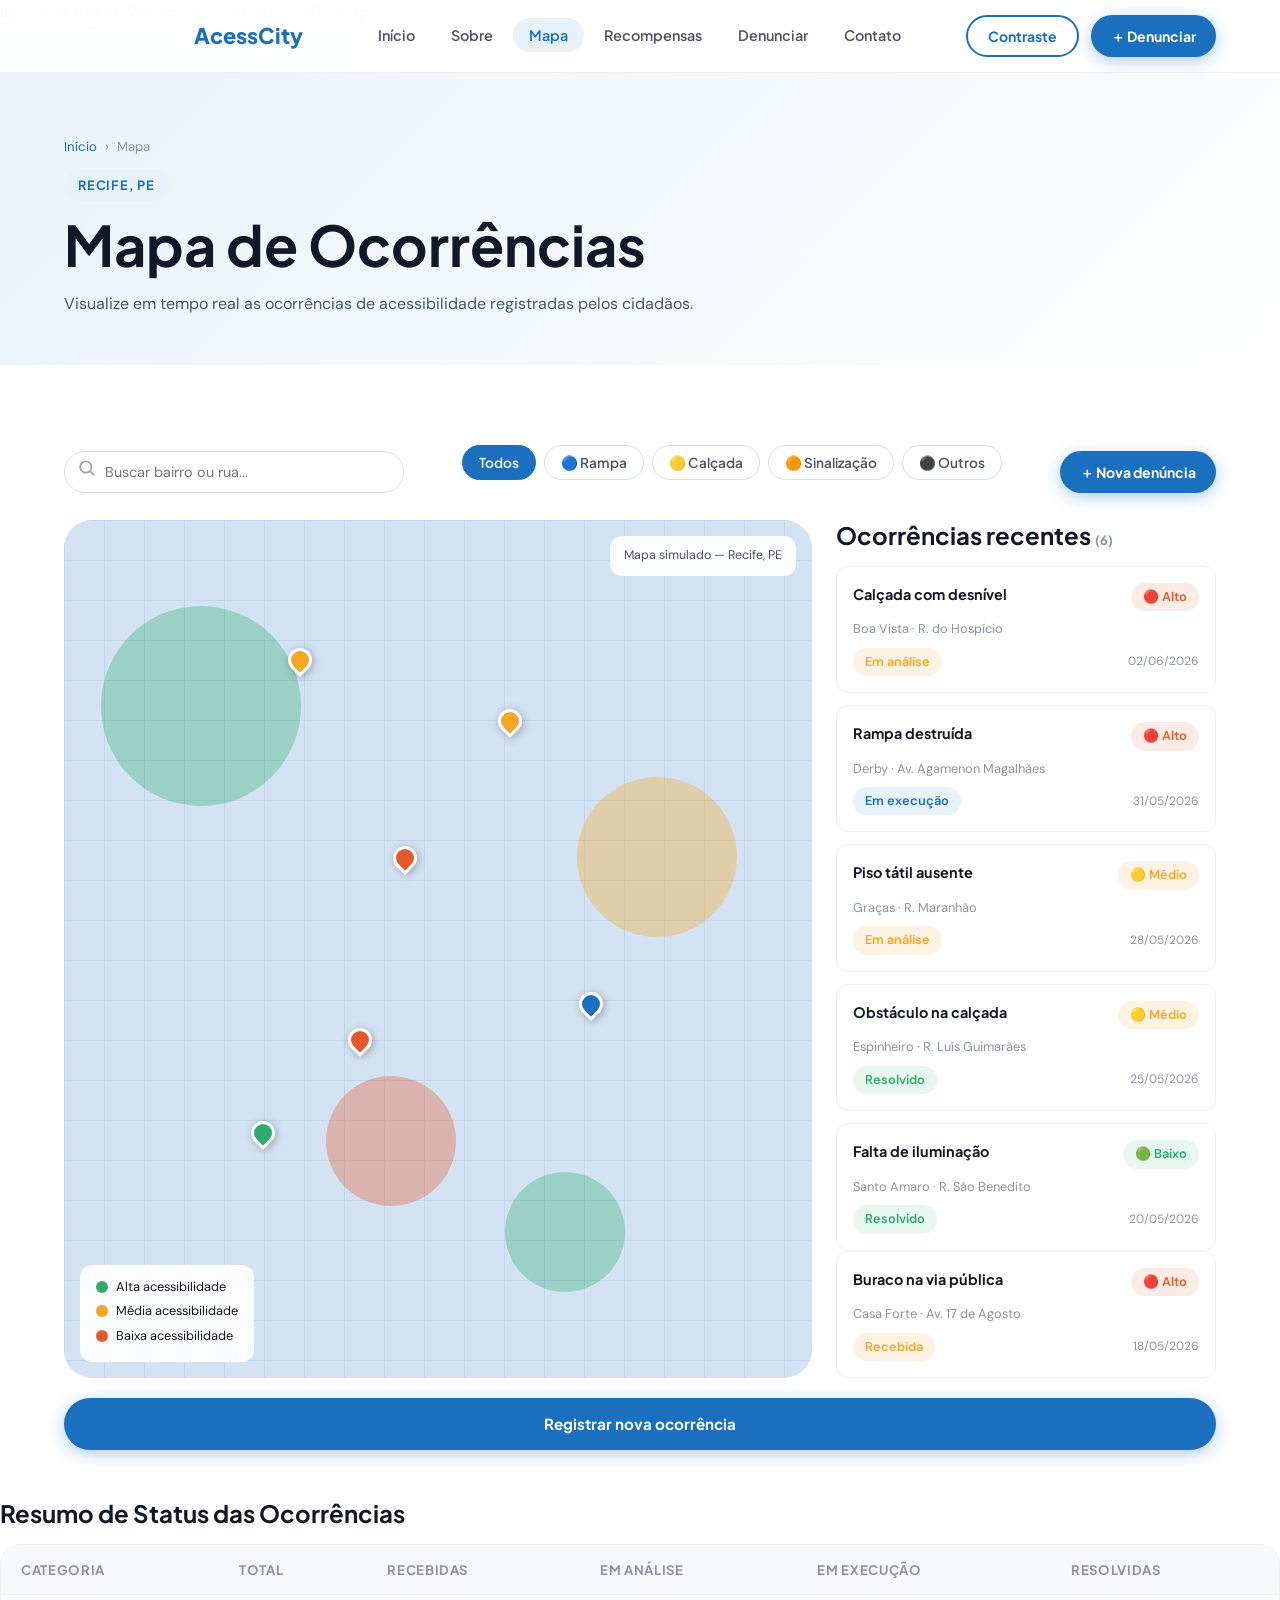
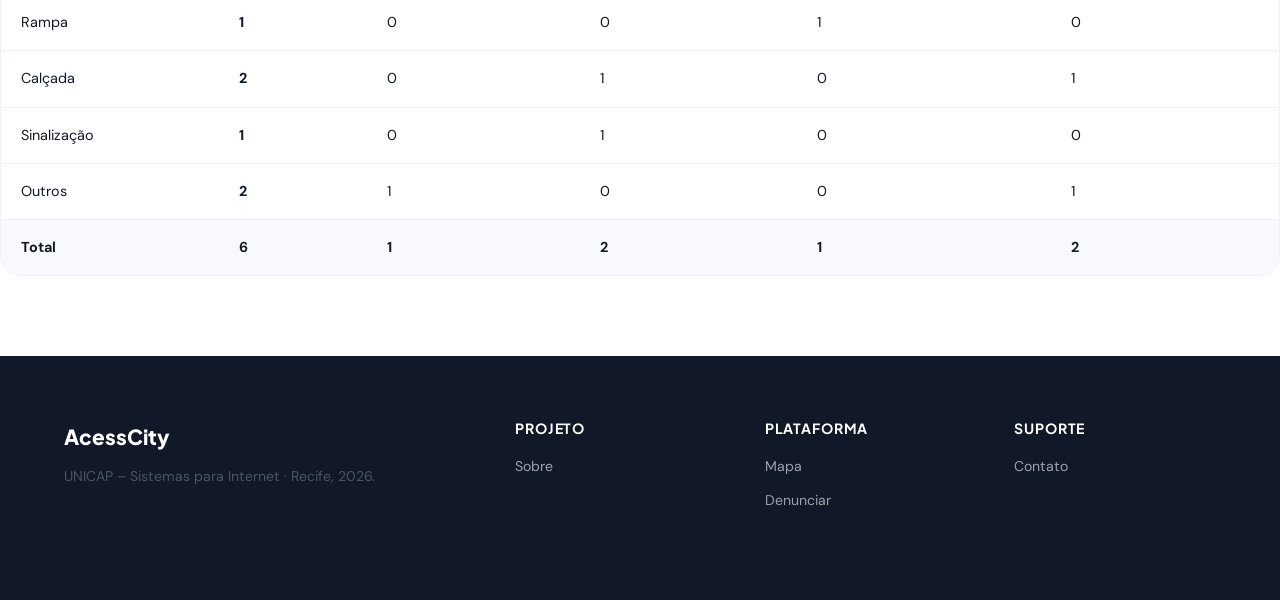
==== mapa.html @ bc9065c1 "Add files via upload" ====
<!DOCTYPE html>
<html lang="pt-BR">
<head>
  <meta charset="UTF-8" />
  <meta name="viewport" content="width=device-width, initial-scale=1.0" />
  <title>Mapa de Ocorrências – AcessCity</title>
  <link rel="stylesheet" href="style.css" />
  <style>
    .mapa-toolbar { display:flex; align-items:center; justify-content:space-between; flex-wrap:wrap; gap:16px; margin-bottom:20px; }
    .search-wrap { position:relative; flex:1; min-width:200px; max-width:340px; }
    .search-wrap input { width:100%; padding:11px 16px 11px 40px; border:1.5px solid var(--cinza-300); border-radius:var(--radius-full); font-size:0.9rem; outline:none; transition:var(--trans); }
    .search-wrap input:focus { border-color:var(--azul-primario); box-shadow:0 0 0 3px rgba(26,111,191,0.12); }
    .search-icon { position:absolute; left:14px; top:50%; transform:translateY(-50%); }
    .oc-img { width:44px; height:44px; border-radius:var(--radius-sm); background:var(--cinza-200); display:flex; align-items:center; justify-content:center; font-size:1.4rem; flex-shrink:0; }
    .oc-card-inner { display:flex; gap:12px; align-items:flex-start; }
    .oc-body { flex:1; min-width:0; }
  </style>
</head>
<body>

<nav class="navbar">
  <div class="container navbar-inner">
    <a href="index.html" class="navbar-logo">
   <div class="logo-icon">
        <img src="imagens/logo.png" alt="Logo AcessCity">
    </div>
    AcessCity<span class="accent"></span>
</a>
    <ul class="navbar-nav">
      <li><a href="index.html">Início</a></li>
      <li><a href="sobre.html">Sobre</a></li>
      <li><a href="mapa.html" class="active">Mapa</a></li>
      <li><a href="recompensas.html">Recompensas</a></li>
      <li><a href="denuncia.html">Denunciar</a></li>
      <li><a href="contato.html">Contato</a></li>
    </ul>
    <div class="navbar-actions">
      <button id="btn-contraste" class="btn btn-secondary btn-sm">Contraste</button>
      <a href="denuncia.html" class="btn btn-primary btn-sm">＋ Denunciar</a>
    </div>
    <button class="navbar-toggle"><span></span><span></span><span></span></button>
  </div>
</nav>
<nav class="mobile-menu">
  <a href="index.html">Início</a><a href="sobre.html">Sobre</a>
  <a href="mapa.html">Mapa</a><a href="recompensas.html">Recompensas</a>
  <a href="denuncia.html">Denunciar</a><a href="contato.html">Contato</a>
</nav>

<main>
<section class="page-hero">
  <div class="container">
    <nav class="breadcrumb"><a href="index.html">Início</a><span>›</span><span>Mapa</span></nav>
    <span class="badge">Recife, PE</span>
    <h1>Mapa de Ocorrências</h1>
    <p>Visualize em tempo real as ocorrências de acessibilidade registradas pelos cidadãos.</p>
  </div>
</section>

<section class="section">
  <div class="container">

    <div class="mapa-toolbar">
      <div class="search-wrap">
        <span class="search-icon"><svg xmlns="http://www.w3.org/2000/svg" width="18" height="18" fill="#a1a3a5" viewBox="0 0 256 256"><path d="M232.49,215.51,185,168a92.12,92.12,0,1,0-17,17l47.53,47.54a12,12,0,0,0,17-17ZM44,112a68,68,0,1,1,68,68A68.07,68.07,0,0,1,44,112Z"></path></svg></path></svg></span>
        <input type="search" id="search-oc" placeholder="Buscar bairro ou rua..." />
      </div>
      <div class="filtros">
        <button class="filtro-btn active" data-filtro="todos">Todos</button>
        <button class="filtro-btn" data-filtro="rampa">🔵 Rampa</button>
        <button class="filtro-btn" data-filtro="calcada">🟡 Calçada</button>
        <button class="filtro-btn" data-filtro="sinalizacao">🟠 Sinalização</button>
        <button class="filtro-btn" data-filtro="outros">⚫ Outros</button>
      </div>
      <a href="denuncia.html" class="btn btn-primary btn-sm">＋ Nova denúncia</a>
    </div>

    <div class="mapa-layout">

      <!-- Mapa simulado -->
      <div class="mapa-container">
        <div class="map-bg"></div>
        <div class="map-zone-large mz1"></div>
        <div class="map-zone-large mz2"></div>
        <div class="map-zone-large mz3"></div>
        <div class="map-zone-large mz4"></div>
        <div class="map-marker marker-laranja" style="top:38%;left:44%" title="Calçada danificada – Boa Vista"></div>
        <div class="map-marker marker-ambar"   style="top:22%;left:58%" title="Rampa destruída – Derby"></div>
        <div class="map-marker marker-laranja" style="bottom:38%;left:38%" title="Obstáculo – Espinheiro"></div>
        <div class="map-marker marker-azul"    style="top:55%;right:28%" title="Sinalização ausente – Graças"></div>
        <div class="map-marker marker-verde"   style="top:70%;left:25%" title="Resolvido – Santo Amaro"></div>
        <div class="map-marker marker-ambar"   style="top:15%;left:30%" title="Buraco – Casa Forte"></div>
        <div class="mapa-legenda">
          <div class="legenda-item"><div class="legenda-dot" style="background:var(--verde)"></div><span>Alta acessibilidade</span></div>
          <div class="legenda-item"><div class="legenda-dot" style="background:var(--ambar)"></div><span>Média acessibilidade</span></div>
          <div class="legenda-item"><div class="legenda-dot" style="background:var(--laranja)"></div><span>Baixa acessibilidade</span></div>
        </div>
        <div style="position:absolute;top:16px;right:16px;background:rgba(255,255,255,0.92);backdrop-filter:blur(8px);border-radius:var(--radius-md);padding:10px 14px;font-size:0.78rem;color:var(--cinza-700)">Mapa simulado — Recife, PE</div>
      </div>

      <!-- Lista de ocorrências -->
      <div>
        <h3 style="margin-bottom:16px">Ocorrências recentes <span style="font-size:0.8rem;color:var(--cinza-500)">(6)</span></h3>
        <div class="ocorrencias-list" id="lista-ocorrencias">

          <article class="ocorrencia-card" data-categoria="calcada">
            <div class="oc-card-inner">
              <div class="oc-body">
                <div class="oc-header"><span class="oc-titulo">Calçada com desnível</span><span class="status-badge status-laranja">🔴 Alto</span></div>
                <div class="oc-local">Boa Vista · R. do Hospício</div>
                <div class="oc-footer"><span class="status-badge status-ambar">Em análise</span><span class="oc-data">02/06/2026</span></div>
              </div>
            </div>
          </article>

          <article class="ocorrencia-card" data-categoria="rampa">
            <div class="oc-card-inner">
              <div class="oc-body">
                <div class="oc-header"><span class="oc-titulo">Rampa destruída</span><span class="status-badge status-laranja">🔴 Alto</span></div>
                <div class="oc-local">Derby · Av. Agamenon Magalhães</div>
                <div class="oc-footer"><span class="status-badge status-azul">Em execução</span><span class="oc-data">31/05/2026</span></div>
              </div>
            </div>
          </article>

          <article class="ocorrencia-card" data-categoria="sinalizacao">
            <div class="oc-card-inner">
              <div class="oc-body">
                <div class="oc-header"><span class="oc-titulo">Piso tátil ausente</span><span class="status-badge status-ambar">🟡 Médio</span></div>
                <div class="oc-local">Graças · R. Maranhão</div>
                <div class="oc-footer"><span class="status-badge status-ambar"> Em análise</span><span class="oc-data">28/05/2026</span></div>
              </div>
            </div>
          </article>

          <article class="ocorrencia-card" data-categoria="calcada">
            <div class="oc-card-inner">
              <div class="oc-body">
                <div class="oc-header"><span class="oc-titulo">Obstáculo na calçada</span><span class="status-badge status-ambar">🟡 Médio</span></div>
                <div class="oc-local">Espinheiro · R. Luís Guimarães</div>
                <div class="oc-footer"><span class="status-badge status-verde">Resolvido</span><span class="oc-data">25/05/2026</span></div>
              </div>
            </div>
          </article>

          <article class="ocorrencia-card" data-categoria="outros">
            <div class="oc-card-inner"></div>
              <div class="oc-body">
                <div class="oc-header"><span class="oc-titulo">Falta de iluminação</span><span class="status-badge status-verde">🟢 Baixo</span></div>
                <div class="oc-local">Santo Amaro · R. São Benedito</div>
                <div class="oc-footer"><span class="status-badge status-verde">Resolvido</span><span class="oc-data">20/05/2026</span></div>
              </div>
            </div>
          </article>

          <article class="ocorrencia-card" data-categoria="outros">
            <div class="oc-card-inner"></div>
              <div class="oc-body">
                <div class="oc-header"><span class="oc-titulo">Buraco na via pública</span><span class="status-badge status-laranja">🔴 Alto</span></div>
                <div class="oc-local">Casa Forte · Av. 17 de Agosto</div>
                <div class="oc-footer"><span class="status-badge status-ambar">Recebida</span><span class="oc-data">18/05/2026</span></div>
              </div>
            </div>
          </article>

        </div>
        <div style="margin-top:20px">
          <a href="denuncia.html" class="btn btn-primary" style="width:100%;justify-content:center">Registrar nova ocorrência</a>
        </div>
      </div>
    </div>

    <!-- Tabela de status -->
    <div style="margin-top:48px">
      <h3 style="margin-bottom:16px">Resumo de Status das Ocorrências</h3>
      <div class="ranking-table-wrapper">
        <table class="ranking-table">
          <thead><tr><th>Categoria</th><th>Total</th><th>Recebidas</th><th>Em Análise</th><th>Em Execução</th><th>Resolvidas</th></tr></thead>
          <tbody>
            <tr><td>Rampa</td><td><strong>1</strong></td><td>0</td><td>0</td><td>1</td><td>0</td></tr>
            <tr><td>Calçada</td><td><strong>2</strong></td><td>0</td><td>1</td><td>0</td><td>1</td></tr>
            <tr><td>Sinalização</td><td><strong>1</strong></td><td>0</td><td>1</td><td>0</td><td>0</td></tr>
            <tr><td>Outros</td><td><strong>2</strong></td><td>1</td><td>0</td><td>0</td><td>1</td></tr>
            <tr style="background:var(--cinza-100);font-weight:700"><td>Total</td><td>6</td><td>1</td><td>2</td><td>1</td><td>2</td></tr>
          </tbody>
        </table>
      </div>
    </div>

  </div>
</section>
</main>

<footer class="footer">
  <div class="container">
    <div class="footer-grid">
      <div class="footer-brand"><div class="footer-logo">
    AcessCity
      </div><p>UNICAP – Sistemas para Internet · Recife, 2026.</p></div>
      <nav class="footer-col"><h5>Projeto</h5><ul><li><a href="sobre.html">Sobre</a></li></ul></nav>
      <nav class="footer-col"><h5>Plataforma</h5><ul><li><a href="mapa.html">Mapa</a></li><li><a href="denuncia.html">Denunciar</a></li></ul></nav>
      <nav class="footer-col"><h5>Suporte</h5><ul><li><a href="contato.html">Contato</a></li></ul></nav>
    </div>
  </div>
</footer>
<button class="scroll-top">↑</button>
<script src="script.js"></script>
<script>
  document.getElementById('search-oc')?.addEventListener('input', function () {
    const q = this.value.toLowerCase();
    document.querySelectorAll('.ocorrencia-card').forEach(card => {
      card.style.display = card.textContent.toLowerCase().includes(q) ? 'block' : 'none';
    });
  });
</script>
</body>
</html>
---- style.css ----
/* AcessCity */

@import url('https://fonts.googleapis.com/css2?family=Plus+Jakarta+Sans:wght@400;500;600;700;800&family=DM+Sans:wght@400;500;600&display=swap');

:root {
  --azul-primario: #1A6FBF;
  --azul-escuro: #0D4F8C;
  --azul-claro: #3B8FD9;
  --azul-suave: #E8F2FB;
  --verde: #2EAB6F;
  --verde-claro: #E8F7F0;
  --ambar: #F5A623;
  --ambar-claro: #FEF3E2;
  --laranja: #E55A2B;
  --laranja-claro: #FDECE6;
  --vermelho: #D63B3B;
  --branco: #FFFFFF;
  --cinza-100: #F7F9FC;
  --cinza-200: #EEF1F6;
  --cinza-300: #D8DDE7;
  --cinza-500: #8A94A6;
  --cinza-700: #4A5568;
  --preto: #111827;
  --fonte-titulo: 'Plus Jakarta Sans', sans-serif;
  --fonte-corpo: 'DM Sans', sans-serif;
  --sombra-sm: 0 2px 8px rgba(26,111,191,0.08);
  --sombra-md: 0 4px 20px rgba(26,111,191,0.12);
  --sombra-lg: 0 8px 40px rgba(26,111,191,0.16);
  --radius-sm: 8px;
  --radius-md: 12px;
  --radius-lg: 20px;
  --radius-xl: 28px;
  --radius-full: 9999px;
  --trans: 0.25s cubic-bezier(0.4,0,0.2,1);
}

*, *::before, *::after { margin: 0; padding: 0; box-sizing: border-box; }
html { scroll-behavior: smooth; font-size: 16px; }
body { font-family: var(--fonte-corpo); color: var(--preto); background: var(--branco); line-height: 1.6; overflow-x: hidden; }
a { text-decoration: none; color: inherit; }
ul, ol { list-style: none; }
img { max-width: 100%; display: block; }
button { cursor: pointer; font-family: inherit; border: none; background: none; }
input, textarea, select { font-family: inherit; }

.container { width: 100%; max-width: 1200px; margin: 0 auto; padding: 0 24px; }
.section { padding: 80px 0; }
.text-center { text-align: center; }

h1,h2,h3,h4,h5 { font-family: var(--fonte-titulo); font-weight: 700; line-height: 1.25; }
h1 { font-size: clamp(2rem, 5vw, 3.5rem); }
h2 { font-size: clamp(1.5rem, 3vw, 2.25rem); }
h3 { font-size: clamp(1.1rem, 2vw, 1.5rem); }
p { font-size: 1rem; color: var(--cinza-700); }

.badge {
  display: inline-flex; align-items: center; gap: 6px;
  padding: 6px 14px;
  background: var(--azul-suave); color: var(--azul-primario);
  font-family: var(--fonte-titulo); font-size: 0.8rem; font-weight: 700;
  border-radius: var(--radius-full);
  text-transform: uppercase; letter-spacing: 0.06em;
}

/* ── BOTÕES ── */
.btn {
  display: inline-flex; align-items: center; justify-content: center; gap: 8px;
  padding: 14px 28px;
  font-family: var(--fonte-titulo); font-size: 0.95rem; font-weight: 700;
  border-radius: var(--radius-full);
  transition: var(--trans);
  position: relative; overflow: hidden;
}
.btn:active { transform: scale(0.97); }

.btn-primary { background: var(--azul-primario); color: var(--branco); box-shadow: 0 4px 16px rgba(26,111,191,0.35); }
.btn-primary:hover { background: var(--azul-escuro); box-shadow: 0 6px 24px rgba(26,111,191,0.45); transform: translateY(-2px); }
.btn-secondary { background: var(--branco); color: var(--azul-primario); border: 2px solid var(--azul-primario); }
.btn-secondary:hover { background: var(--azul-suave); transform: translateY(-2px); }
.btn-white { background: var(--branco); color: var(--azul-primario); box-shadow: var(--sombra-md); }
.btn-white:hover { background: var(--azul-suave); transform: translateY(-2px); }
.btn-sm { padding: 10px 20px; font-size: 0.875rem; }
.btn-lg { padding: 18px 36px; font-size: 1.05rem; }

/* ── CARDS ── */
.card {
  background: var(--branco); border-radius: var(--radius-lg);
  border: 1.5px solid var(--cinza-200); box-shadow: var(--sombra-sm);
  padding: 28px; transition: var(--trans);
}
.card:hover { border-color: var(--azul-claro); box-shadow: var(--sombra-md); transform: translateY(-4px); }

/* ── STATUS BADGES ── */
.status-badge { display: inline-flex; align-items: center; gap: 6px; padding: 4px 12px; border-radius: var(--radius-full); font-size: 0.8rem; font-weight: 600; }
.status-verde { background: var(--verde-claro); color: var(--verde); }
.status-ambar { background: var(--ambar-claro); color: var(--ambar); }
.status-laranja { background: var(--laranja-claro); color: var(--laranja); }
.status-azul { background: var(--azul-suave); color: var(--azul-primario); }

/* ── PROGRESS BAR ── */
.progress-bar { height: 8px; background: var(--cinza-200); border-radius: var(--radius-full); overflow: hidden; }
.progress-fill { height: 100%; background: var(--azul-primario); border-radius: var(--radius-full); transition: width 1s ease; }
.progress-fill-verde { background: var(--verde); }
.progress-fill-ambar { background: var(--ambar); }

.section-heading { margin-bottom: 48px; }
.section-heading h2 { margin: 8px 0 16px; }
.section-heading p { font-size: 1.05rem; max-width: 600px; }
.section-heading.text-center p { margin: 0 auto; }

.divider { height: 2px; background: var(--cinza-200); border-radius: var(--radius-full); margin: 32px 0; }

/* ── NAVBAR ── */
.navbar {
  position: fixed; top: 0; left: 0; right: 0; z-index: 1000;
  background: rgba(255,255,255,0.95); backdrop-filter: blur(12px);
  border-bottom: 1.5px solid var(--cinza-200); transition: var(--trans);
}
.navbar.scrolled { box-shadow: var(--sombra-md); }
.navbar-inner { display: flex; align-items: center; justify-content: space-between; height: 72px; }
.navbar-logo { display: flex; align-items: center; gap: 10px; font-family: var(--fonte-titulo); font-size: 1.35rem; font-weight: 800; color: var(--azul-primario); }
.navbar-logo .logo-icon { width: 120px; height: 120px; background: none; border-radius: 0; display: flex; align-items: center; justify-content: center; color: var(--branco); font-size: 1.1rem; }
.navbar-nav { display: flex; align-items: center; gap: 4px; }
.navbar-nav a { padding: 8px 16px; font-family: var(--fonte-titulo); font-size: 0.9rem; font-weight: 600; color: var(--cinza-700); border-radius: var(--radius-full); transition: var(--trans); }
.navbar-nav a:hover, .navbar-nav a.active { background: var(--azul-suave); color: var(--azul-primario); }
.navbar-actions { display: flex; align-items: center; gap: 12px; }
.navbar-toggle { display: none; flex-direction: column; gap: 5px; padding: 8px; cursor: pointer; }
.navbar-toggle span { width: 24px; height: 2px; background: var(--cinza-700); border-radius: 2px; transition: var(--trans); }

/* ── HERO ── */
.hero {
  padding-top: 130px; padding-bottom: 80px;
  background: linear-gradient(135deg, var(--azul-suave) 0%, var(--branco) 60%);
  position: relative; overflow: hidden;
}
.hero-grid { display: grid; grid-template-columns: 1fr 1fr; gap: 64px; align-items: center; }
.hero-content .badge { margin-bottom: 20px; }
.hero-content h1 { margin-bottom: 20px; }
.hero-content h1 .highlight { color: var(--azul-primario); }
.hero-content p { font-size: 1.1rem; line-height: 1.75; margin-bottom: 36px; }
.hero-actions { display: flex; gap: 14px; flex-wrap: wrap; }
.hero-stats { display: flex; gap: 28px; margin-top: 48px; }
.hero-stat .number { font-family: var(--fonte-titulo); font-size: 1.75rem; font-weight: 800; color: var(--azul-primario); }
.hero-stat .label { font-size: 0.82rem; color: var(--cinza-500); font-weight: 500; }
.hero-visual { display: flex; justify-content: center; position: relative; }

/* ── PHONE MOCKUP ── */
.phone-mockup { width: 280px; background: var(--preto); border-radius: 40px; padding: 12px; box-shadow: 0 30px 80px rgba(0,0,0,0.3); }
.phone-screen { background: var(--cinza-100); border-radius: 30px; overflow: hidden; height: 560px; }
.phone-notch { width: 80px; height: 20px; background: var(--preto); border-radius: 0 0 14px 14px; margin: 0 auto; }
.app-screen { height: 100%; display: flex; flex-direction: column; }
.app-topbar { background: var(--azul-primario); padding: 10px 14px; color: var(--branco); }
.app-topbar-row { display: flex; justify-content: space-between; align-items: center; font-size: 0.7rem; }
.app-topbar .city { font-family: var(--fonte-titulo); font-weight: 700; font-size: 0.85rem; }
.app-points { background: rgba(255,255,255,0.2); border-radius: var(--radius-full); padding: 2px 8px; font-size: 0.7rem; font-weight: 700; }
.app-map { flex: 1; background: #e8eff8; position: relative; overflow: hidden; }
.map-grid { position: absolute; inset: 0; background-image: linear-gradient(rgba(200,215,235,0.5) 1px, transparent 1px), linear-gradient(90deg, rgba(200,215,235,0.5) 1px, transparent 1px); background-size: 28px 28px; }
.map-zone { position: absolute; border-radius: 50%; opacity: 0.5; }
.zone-verde { background: var(--verde); width: 80px; height: 80px; top: 20%; left: 10%; }
.zone-ambar { background: var(--ambar); width: 60px; height: 60px; top: 40%; right: 20%; }
.zone-laranja { background: var(--laranja); width: 50px; height: 50px; bottom: 30%; left: 40%; }
.map-pin { position: absolute; top: 50%; left: 50%; transform: translate(-50%,-50%) rotate(-45deg); width: 20px; height: 20px; background: var(--azul-primario); border-radius: 50% 50% 50% 0; border: 3px solid var(--branco); box-shadow: 0 2px 8px rgba(0,0,0,0.3); }
.app-bottom { background: var(--branco); padding: 12px 14px; border-top: 1px solid var(--cinza-200); }
.report-btn-mini { width: 100%; background: var(--azul-primario); color: var(--branco); border-radius: var(--radius-full); padding: 10px; font-family: var(--fonte-titulo); font-size: 0.8rem; font-weight: 700; text-align: center; display: flex; align-items: center; justify-content: center; gap: 6px; }

.float-badge { position: absolute; background: var(--branco); border-radius: var(--radius-md); padding: 10px 14px; box-shadow: var(--sombra-md); font-size: 0.78rem; font-weight: 600; display: flex; align-items: center; gap: 8px; white-space: nowrap; animation: float 3s ease-in-out infinite; }
.float-badge-1 { top: 60px; right: -120px; }
.float-badge-2 { bottom: 140px; left: -130px; animation-delay: 1s; }
.float-badge-3 { top: 200px; right: -110px; animation-delay: 2s; }
@keyframes float { 0%,100% { transform: translateY(0); } 50% { transform: translateY(-8px); } }

/* ── FEATURES GRID ── */
.features-grid { display: grid; grid-template-columns: repeat(3, 1fr); gap: 24px; margin-top: 48px; }
.feature-card { background: var(--branco); border-radius: var(--radius-lg); padding: 28px; border: 1.5px solid var(--cinza-200); transition: var(--trans); position: relative; overflow: hidden; }
.feature-card::before { content: ''; position: absolute; top: 0; left: 0; right: 0; height: 3px; background: var(--azul-primario); transform: scaleX(0); transition: var(--trans); transform-origin: left; }
.feature-card:hover { border-color: var(--azul-claro); box-shadow: var(--sombra-md); transform: translateY(-4px); }
.feature-card:hover::before { transform: scaleX(1); }
.feature-icon { width: 52px; height: 52px; background: var(--azul-suave); border-radius: var(--radius-md); display: flex; align-items: center; justify-content: center; font-size: 1.5rem; margin-bottom: 16px; }
.feature-icon.verde { background: var(--verde-claro); }
.feature-icon.ambar { background: var(--ambar-claro); }
.feature-icon.laranja { background: var(--laranja-claro); }
.feature-card h4 { margin-bottom: 8px; font-family: var(--fonte-titulo); }
.feature-card p { font-size: 0.9rem; }

/* ── MAPA ── */
.mapa-layout { display: grid; grid-template-columns: 1fr 380px; gap: 24px; }
.mapa-container { background: #d4e3f4; border-radius: var(--radius-xl); min-height: 500px; position: relative; overflow: hidden; }
.map-bg { position: absolute; inset: 0; background-image: linear-gradient(rgba(180,205,230,0.6) 1px, transparent 1px), linear-gradient(90deg, rgba(180,205,230,0.6) 1px, transparent 1px); background-size: 40px 40px; }
.map-zone-large { position: absolute; border-radius: 50%; opacity: 0.35; }
.mz1 { background: var(--verde); width: 200px; height: 200px; top: 10%; left: 5%; }
.mz2 { background: var(--ambar); width: 160px; height: 160px; top: 30%; right: 10%; }
.mz3 { background: var(--laranja); width: 130px; height: 130px; bottom: 20%; left: 35%; }
.mz4 { background: var(--verde); width: 120px; height: 120px; bottom: 10%; right: 25%; }
.map-marker { position: absolute; width: 24px; height: 24px; border-radius: 50% 50% 50% 0; transform: rotate(-45deg); border: 3px solid var(--branco); box-shadow: 0 2px 8px rgba(0,0,0,0.3); cursor: pointer; transition: var(--trans); }
.map-marker:hover { transform: rotate(-45deg) scale(1.3); }
.marker-azul { background: var(--azul-primario); }
.marker-ambar { background: var(--ambar); }
.marker-laranja { background: var(--laranja); }
.marker-verde { background: var(--verde); }
.mapa-legenda { position: absolute; bottom: 16px; left: 16px; background: rgba(255,255,255,0.9); backdrop-filter: blur(8px); border-radius: var(--radius-md); padding: 12px 16px; }
.legenda-item { display: flex; align-items: center; gap: 8px; font-size: 0.8rem; margin-bottom: 4px; }
.legenda-dot { width: 12px; height: 12px; border-radius: 50%; }

/* ── OCORRÊNCIAS ── */
.ocorrencias-list { display: flex; flex-direction: column; gap: 12px; }
.ocorrencia-card { background: var(--branco); border-radius: var(--radius-md); border: 1.5px solid var(--cinza-200); padding: 16px; transition: var(--trans); cursor: pointer; }
.ocorrencia-card:hover { border-color: var(--azul-claro); box-shadow: var(--sombra-sm); }
.oc-header { display: flex; justify-content: space-between; align-items: flex-start; margin-bottom: 8px; }
.oc-titulo { font-family: var(--fonte-titulo); font-size: 0.9rem; font-weight: 700; }
.oc-local { font-size: 0.8rem; color: var(--cinza-500); margin-bottom: 8px; }
.oc-footer { display: flex; justify-content: space-between; align-items: center; }
.oc-data { font-size: 0.75rem; color: var(--cinza-500); }
.oc-img { width: 44px; height: 44px; border-radius: var(--radius-sm); background: var(--cinza-200); display: flex; align-items: center; justify-content: center; font-size: 1.4rem; flex-shrink: 0; }
.oc-card-inner { display: flex; gap: 12px; align-items: flex-start; }
.oc-body { flex: 1; min-width: 0; }

/* ── FILTROS ── */
.filtros { display: flex; gap: 8px; flex-wrap: wrap; margin-bottom: 20px; }
.filtro-btn { padding: 8px 16px; border-radius: var(--radius-full); border: 1.5px solid var(--cinza-300); font-size: 0.85rem; font-weight: 600; font-family: var(--fonte-titulo); color: var(--cinza-700); background: var(--branco); transition: var(--trans); cursor: pointer; }
.filtro-btn.active, .filtro-btn:hover { background: var(--azul-primario); border-color: var(--azul-primario); color: var(--branco); }

/* ── FORMULÁRIO ── */
.form-section { background: var(--cinza-100); }
.form-card { background: var(--branco); border-radius: var(--radius-xl); padding: 48px; box-shadow: var(--sombra-lg); max-width: 800px; margin: 0 auto; }
.form-steps { display: flex; align-items: center; gap: 0; margin-bottom: 40px; }
.form-step { display: flex; align-items: center; gap: 8px; flex: 1; }
.step-num { width: 36px; height: 36px; border-radius: 50%; background: var(--cinza-200); color: var(--cinza-500); font-family: var(--fonte-titulo); font-weight: 700; font-size: 0.9rem; display: flex; align-items: center; justify-content: center; transition: var(--trans); }
.step-num.active { background: var(--azul-primario); color: var(--branco); }
.step-num.done { background: var(--verde); color: var(--branco); }
.step-label { font-size: 0.82rem; font-weight: 600; color: var(--cinza-500); }
.step-label.active { color: var(--azul-primario); }
.step-line { flex: 1; height: 2px; background: var(--cinza-200); margin: 0 8px; }
.form-group { margin-bottom: 24px; }
.form-label { display: block; font-family: var(--fonte-titulo); font-size: 0.9rem; font-weight: 600; color: var(--preto); margin-bottom: 8px; }
.form-label span { color: var(--vermelho); }
.form-input, .form-select, .form-textarea { width: 100%; padding: 12px 16px; border: 1.5px solid var(--cinza-300); border-radius: var(--radius-md); font-family: var(--fonte-corpo); font-size: 0.95rem; color: var(--preto); background: var(--branco); transition: var(--trans); outline: none; }
.form-input:focus, .form-select:focus, .form-textarea:focus { border-color: var(--azul-primario); box-shadow: 0 0 0 3px rgba(26,111,191,0.12); }
.form-textarea { resize: vertical; min-height: 100px; }
.form-row { display: grid; grid-template-columns: 1fr 1fr; gap: 20px; }
.upload-area { border: 2px dashed var(--cinza-300); border-radius: var(--radius-lg); padding: 40px; text-align: center; cursor: pointer; transition: var(--trans); }
.upload-area:hover, .upload-area.dragover { border-color: var(--azul-primario); background: var(--azul-suave); }
.upload-icon { font-size: 2.5rem; color: var(--azul-primario); margin-bottom: 12px; }
.categoria-grid { display: grid; grid-template-columns: repeat(4, 1fr); gap: 12px; }
.categoria-btn { padding: 16px 12px; border-radius: var(--radius-md); border: 2px solid var(--cinza-200); background: var(--branco); text-align: center; cursor: pointer; transition: var(--trans); }
.categoria-btn:hover { border-color: var(--azul-claro); background: var(--azul-suave); }
.categoria-btn.selected { border-color: var(--azul-primario); background: var(--azul-suave); }
.categoria-btn .cat-icon { font-size: 1.5rem; margin-bottom: 6px; }
.categoria-btn span { font-family: var(--fonte-titulo); font-size: 0.82rem; font-weight: 700; }
.urgencia-grid { display: grid; grid-template-columns: repeat(3, 1fr); gap: 12px; }
.urgencia-btn { padding: 16px; border-radius: var(--radius-md); border: 2px solid var(--cinza-200); background: var(--branco); cursor: pointer; transition: var(--trans); }
.urgencia-btn.selected-alto { border-color: var(--vermelho); background: #FFF5F5; }
.urgencia-btn.selected-medio { border-color: var(--ambar); background: var(--ambar-claro); }
.urgencia-btn.selected-baixo { border-color: var(--verde); background: var(--verde-claro); }
.urgencia-label { font-family: var(--fonte-titulo); font-size: 0.85rem; font-weight: 700; margin-bottom: 4px; }
.urgencia-desc { font-size: 0.78rem; color: var(--cinza-500); }

/* ── RECOMPENSAS ── */
.user-level-card { background: linear-gradient(135deg, var(--azul-primario), var(--azul-escuro)); border-radius: var(--radius-xl); padding: 32px; color: var(--branco); margin-bottom: 32px; }
.user-level-header { display: flex; justify-content: space-between; align-items: center; margin-bottom: 20px; }
.user-name { font-family: var(--fonte-titulo); font-size: 1.1rem; font-weight: 700; }
.user-pts { font-family: var(--fonte-titulo); font-size: 1.5rem; font-weight: 800; }
.level-bar { height: 8px; background: rgba(255,255,255,0.2); border-radius: var(--radius-full); margin-bottom: 8px; }
.level-fill { height: 100%; background: var(--ambar); border-radius: var(--radius-full); }
.level-info { display: flex; justify-content: space-between; font-size: 0.8rem; opacity: 0.8; }
.tabs { display: flex; gap: 4px; margin-bottom: 24px; background: var(--cinza-200); border-radius: var(--radius-full); padding: 4px; }
.tab-btn { flex: 1; padding: 10px; border-radius: var(--radius-full); font-family: var(--fonte-titulo); font-size: 0.85rem; font-weight: 700; color: var(--cinza-500); cursor: pointer; transition: var(--trans); }
.tab-btn.active { background: var(--branco); color: var(--azul-primario); box-shadow: var(--sombra-sm); }
.beneficios-grid { display: grid; grid-template-columns: repeat(3, 1fr); gap: 16px; }
.beneficio-card { background: var(--branco); border-radius: var(--radius-md); padding: 20px; border: 1.5px solid var(--cinza-200); transition: var(--trans); }
.beneficio-card.bloqueado { opacity: 0.6; }
.beneficio-icon { font-size: 2rem; margin-bottom: 10px; }
.beneficio-nome { font-family: var(--fonte-titulo); font-size: 0.9rem; font-weight: 700; margin-bottom: 4px; }
.beneficio-parceiro { font-size: 0.78rem; color: var(--cinza-500); margin-bottom: 12px; }
.pts-badge { background: var(--ambar-claro); color: var(--ambar); border-radius: var(--radius-full); padding: 3px 10px; font-family: var(--fonte-titulo); font-size: 0.78rem; font-weight: 700; }
.missoes-list { display: flex; flex-direction: column; gap: 12px; }
.missao-item { background: var(--branco); border-radius: var(--radius-md); padding: 16px 20px; border: 1.5px solid var(--cinza-200); display: flex; align-items: center; gap: 16px; }
.missao-info { flex: 1; }
.missao-nome { font-family: var(--fonte-titulo); font-size: 0.9rem; font-weight: 700; margin-bottom: 6px; }
.missao-pts { background: var(--ambar-claro); color: var(--ambar); border-radius: var(--radius-full); padding: 2px 8px; font-size: 0.75rem; font-weight: 700; }
.selos-grid { display: grid; grid-template-columns: repeat(4, 1fr); gap: 12px; }
.selo-item { background: var(--branco); border-radius: var(--radius-md); padding: 16px; text-align: center; border: 1.5px solid var(--cinza-200); }
.selo-item.desbloqueado { border-color: var(--ambar); background: var(--ambar-claro); }
.selo-emoji { font-size: 2rem; margin-bottom: 6px; }
.selo-nome { font-family: var(--fonte-titulo); font-size: 0.78rem; font-weight: 700; }

/* ── RANKING TABLE ── */
.ranking-table-wrapper { overflow-x: auto; border-radius: var(--radius-lg); border: 1.5px solid var(--cinza-200); }
.ranking-table { width: 100%; border-collapse: collapse; }
.ranking-table th { background: var(--cinza-100); padding: 14px 20px; text-align: left; font-family: var(--fonte-titulo); font-size: 0.82rem; font-weight: 700; color: var(--cinza-500); text-transform: uppercase; letter-spacing: 0.05em; border-bottom: 1.5px solid var(--cinza-200); }
.ranking-table td { padding: 16px 20px; border-bottom: 1px solid var(--cinza-200); font-size: 0.9rem; }
.ranking-table tr:last-child td { border-bottom: none; }
.ranking-table tr:hover td { background: var(--cinza-100); }
.rank-pos { font-family: var(--fonte-titulo); font-weight: 800; font-size: 1.1rem; color: var(--cinza-300); }
.rank-pos.top1 { color: #FFD700; }
.rank-pos.top2 { color: #C0C0C0; }
.rank-pos.top3 { color: #CD7F32; }
.stars { color: var(--ambar); }

/* ── LINKS EXTERNOS ── */
.links-grid { display: grid; grid-template-columns: repeat(3, 1fr); gap: 20px; }
.link-card { background: var(--branco); border-radius: var(--radius-lg); padding: 24px; border: 1.5px solid var(--cinza-200); transition: var(--trans); display: flex; flex-direction: column; }
.link-card:hover { border-color: var(--azul-claro); box-shadow: var(--sombra-md); transform: translateY(-3px); }
.link-card-tag { font-size: 0.75rem; font-weight: 700; text-transform: uppercase; letter-spacing: 0.06em; color: var(--azul-primario); margin-bottom: 8px; }
.link-card h4 { font-size: 0.95rem; margin-bottom: 8px; }
.link-card p { font-size: 0.82rem; flex: 1; margin-bottom: 16px; }
.link-arrow { display: inline-flex; align-items: center; gap: 6px; font-size: 0.82rem; font-weight: 700; color: var(--azul-primario); }

/* ── DADOS / BARRAS ── */
.dados-grid { display: grid; grid-template-columns: 1fr 1fr; gap: 32px; }
.dados-card { background: var(--branco); border-radius: var(--radius-lg); padding: 28px; border: 1.5px solid var(--cinza-200); }
.dados-card h4 { margin-bottom: 20px; font-family: var(--fonte-titulo); }
.bar-chart { display: flex; flex-direction: column; gap: 12px; }
.bar-item { display: flex; flex-direction: column; gap: 4px; }
.bar-label { display: flex; justify-content: space-between; font-size: 0.82rem; }

/* ── STAT CARDS ── */
.stat-card { background: var(--branco); border-radius: var(--radius-md); padding: 20px; border-left: 4px solid var(--azul-primario); }
.stat-card.verde { border-left-color: var(--verde); }
.stat-card.ambar { border-left-color: var(--ambar); }
.stat-card.laranja { border-left-color: var(--laranja); }
.stat-card .num { font-family: var(--fonte-titulo); font-size: 1.6rem; font-weight: 800; color: var(--preto); }
.stat-card .desc { font-size: 0.82rem; color: var(--cinza-500); }

/* ── SWOT ── */
.swot-grid { display: grid; grid-template-columns: 1fr 1fr; gap: 0; border-radius: var(--radius-lg); overflow: hidden; border: 1.5px solid var(--cinza-200); }
.swot-quadrant { padding: 28px; }
.swot-q1 { background: var(--verde-claro); border-right: 1px solid rgba(0,0,0,0.06); border-bottom: 1px solid rgba(0,0,0,0.06); }
.swot-q2 { background: var(--ambar-claro); border-bottom: 1px solid rgba(0,0,0,0.06); }
.swot-q3 { background: var(--azul-suave); border-right: 1px solid rgba(0,0,0,0.06); }
.swot-q4 { background: var(--laranja-claro); }
.swot-quadrant h4 { font-family: var(--fonte-titulo); font-size: 1rem; font-weight: 800; margin-bottom: 12px; }
.swot-quadrant ul { display: flex; flex-direction: column; gap: 6px; }
.swot-quadrant ul li { font-size: 0.88rem; color: var(--cinza-700); padding-left: 16px; position: relative; }
.swot-quadrant ul li::before { content: '•'; position: absolute; left: 0; }

/* ── PAGE HERO ── */
.page-hero { padding-top: 110px; padding-bottom: 48px; background: linear-gradient(135deg, var(--azul-suave), var(--branco)); }
.page-hero h1 { margin: 8px 0 12px; }
.breadcrumb { display: flex; align-items: center; gap: 8px; font-size: 0.82rem; color: var(--cinza-500); margin-bottom: 12px; }
.breadcrumb a { color: var(--azul-primario); }

/* ── TOAST ── */
.toast { position: fixed; bottom: 24px; right: 24px; z-index: 9999; background: var(--branco); border-radius: var(--radius-lg); padding: 16px 20px; box-shadow: var(--sombra-lg); display: flex; align-items: center; gap: 12px; max-width: 360px; transform: translateX(120%); transition: transform 0.4s cubic-bezier(0.4,0,0.2,1); border-left: 4px solid var(--verde); }
.toast.show { transform: translateX(0); }
.toast.error { border-left-color: var(--vermelho); }
.toast-title { font-family: var(--fonte-titulo); font-size: 0.9rem; font-weight: 700; }
.toast-msg { font-size: 0.82rem; color: var(--cinza-500); }

/* ── SCROLL TOP ── */
.scroll-top { position: fixed; bottom: 24px; left: 24px; z-index: 999; width: 44px; height: 44px; background: var(--azul-primario); color: var(--branco); border-radius: 50%; display: flex; align-items: center; justify-content: center; box-shadow: var(--sombra-md); opacity: 0; visibility: hidden; transition: var(--trans); font-size: 1.1rem; }
.scroll-top.visible { opacity: 1; visibility: visible; }
.scroll-top:hover { background: var(--azul-escuro); transform: translateY(-2px); }

/* ── MODAL ── */
.modal-overlay { position: fixed; inset: 0; z-index: 2000; background: rgba(0,0,0,0.5); backdrop-filter: blur(4px); display: flex; align-items: center; justify-content: center; padding: 24px; opacity: 0; visibility: hidden; transition: var(--trans); }
.modal-overlay.open { opacity: 1; visibility: visible; }
.modal { background: var(--branco); border-radius: var(--radius-xl); padding: 36px; max-width: 520px; width: 100%; transform: scale(0.9); transition: var(--trans); }
.modal-overlay.open .modal { transform: scale(1); }
.modal-header { display: flex; justify-content: space-between; align-items: center; margin-bottom: 24px; }
.modal-close { width: 32px; height: 32px; border-radius: 50%; background: var(--cinza-200); display: flex; align-items: center; justify-content: center; cursor: pointer; transition: var(--trans); }
.modal-close:hover { background: var(--cinza-300); }

/* ── FOOTER ── */
.footer { background: var(--preto); color: rgba(255,255,255,0.7); padding: 64px 0 32px; }
.footer-grid { display: grid; grid-template-columns: 2fr 1fr 1fr 1fr; gap: 48px; margin-bottom: 48px; }
.footer-logo { display: flex; align-items: center; gap: 10px; font-family: var(--fonte-titulo); font-size: 1.3rem; font-weight: 800; color: var(--branco); margin-bottom: 12px; }
.footer-logo .logo-icon { width: 34px; height: 34px; background: var(--azul-primario); border-radius: 8px; display: flex; align-items: center; justify-content: center; }
.footer-brand p { font-size: 0.88rem; line-height: 1.65; margin-bottom: 20px; }
.footer-col h5 { font-family: var(--fonte-titulo); font-size: 0.88rem; font-weight: 700; color: var(--branco); text-transform: uppercase; letter-spacing: 0.06em; margin-bottom: 16px; }
.footer-col ul li { margin-bottom: 8px; }
.footer-col ul li a { font-size: 0.88rem; color: rgba(255,255,255,0.6); transition: var(--trans); }
.footer-col ul li a:hover { color: var(--branco); }
.footer-bottom { border-top: 1px solid rgba(255,255,255,0.1); padding-top: 24px; display: flex; justify-content: space-between; align-items: center; font-size: 0.82rem; }
.footer-bottom a { color: var(--azul-claro); }

/* ── ANIMAÇÕES ── */
@keyframes fadeInUp { from { opacity: 0; transform: translateY(24px); } to { opacity: 1; transform: translateY(0); } }
.animate-in { animation: fadeInUp 0.6s ease both; }
.delay-1 { animation-delay: 0.1s; }
.delay-2 { animation-delay: 0.2s; }

/* ── ALTO CONTRASTE ── */
.high-contrast { --azul-primario: #003F8A; --cinza-700: #1A1A1A; filter: contrast(1.2); }
*:focus-visible { outline: 3px solid var(--azul-primario); outline-offset: 2px; }

/* ── RESPONSIVO ── */
@media (max-width: 1024px) {
  .hero-grid { grid-template-columns: 1fr; gap: 48px; }
  .hero-visual { order: -1; }
  .hero-content { text-align: center; }
  .hero-actions { justify-content: center; }
  .hero-stats { justify-content: center; }
  .features-grid { grid-template-columns: repeat(2, 1fr); }
  .mapa-layout { grid-template-columns: 1fr; }
  .footer-grid { grid-template-columns: 1fr 1fr; gap: 32px; }
  .float-badge-1, .float-badge-2, .float-badge-3 { display: none; }
}
@media (max-width: 768px) {
  .section { padding: 56px 0; }
  .navbar-nav, .navbar-actions .btn { display: none; }
  .navbar-toggle { display: flex; }
  .mobile-menu { position: fixed; inset: 0; z-index: 999; background: var(--branco); padding: 90px 24px 40px; transform: translateX(-100%); transition: transform 0.35s cubic-bezier(0.4,0,0.2,1); display: flex; flex-direction: column; gap: 8px; }
  .mobile-menu.open { transform: translateX(0); }
  .mobile-menu a { padding: 14px 16px; font-family: var(--fonte-titulo); font-size: 1rem; font-weight: 600; border-radius: var(--radius-md); transition: var(--trans); }
  .mobile-menu a:hover { background: var(--azul-suave); color: var(--azul-primario); }
  .mobile-menu .btn { width: 100%; justify-content: center; margin-top: 16px; }
  .features-grid, .links-grid, .dados-grid, .swot-grid { grid-template-columns: 1fr; }
  .form-row, .urgencia-grid { grid-template-columns: 1fr; }
  .categoria-grid { grid-template-columns: repeat(2, 1fr); }
  .beneficios-grid, .selos-grid { grid-template-columns: repeat(2, 1fr); }
  .footer-grid { grid-template-columns: 1fr; }
  .footer-bottom { flex-direction: column; gap: 8px; text-align: center; }
  .form-card { padding: 28px 20px; }
}
@media (max-width: 480px) {
  .phone-mockup { width: 240px; }
  .phone-screen { height: 480px; }
  h1 { font-size: 1.9rem; }
  .hero-stats { flex-direction: column; gap: 16px; }
}

.logo-icon {
    width: 200px;       
    height: 200px;
    background: none; 
    border-radius: 0;
    display: flex;
    align-items: center;
    justify-content: center;
}

.logo-icon img {
    width: 100%;
    height: 100%;
    object-fit: contain;
}
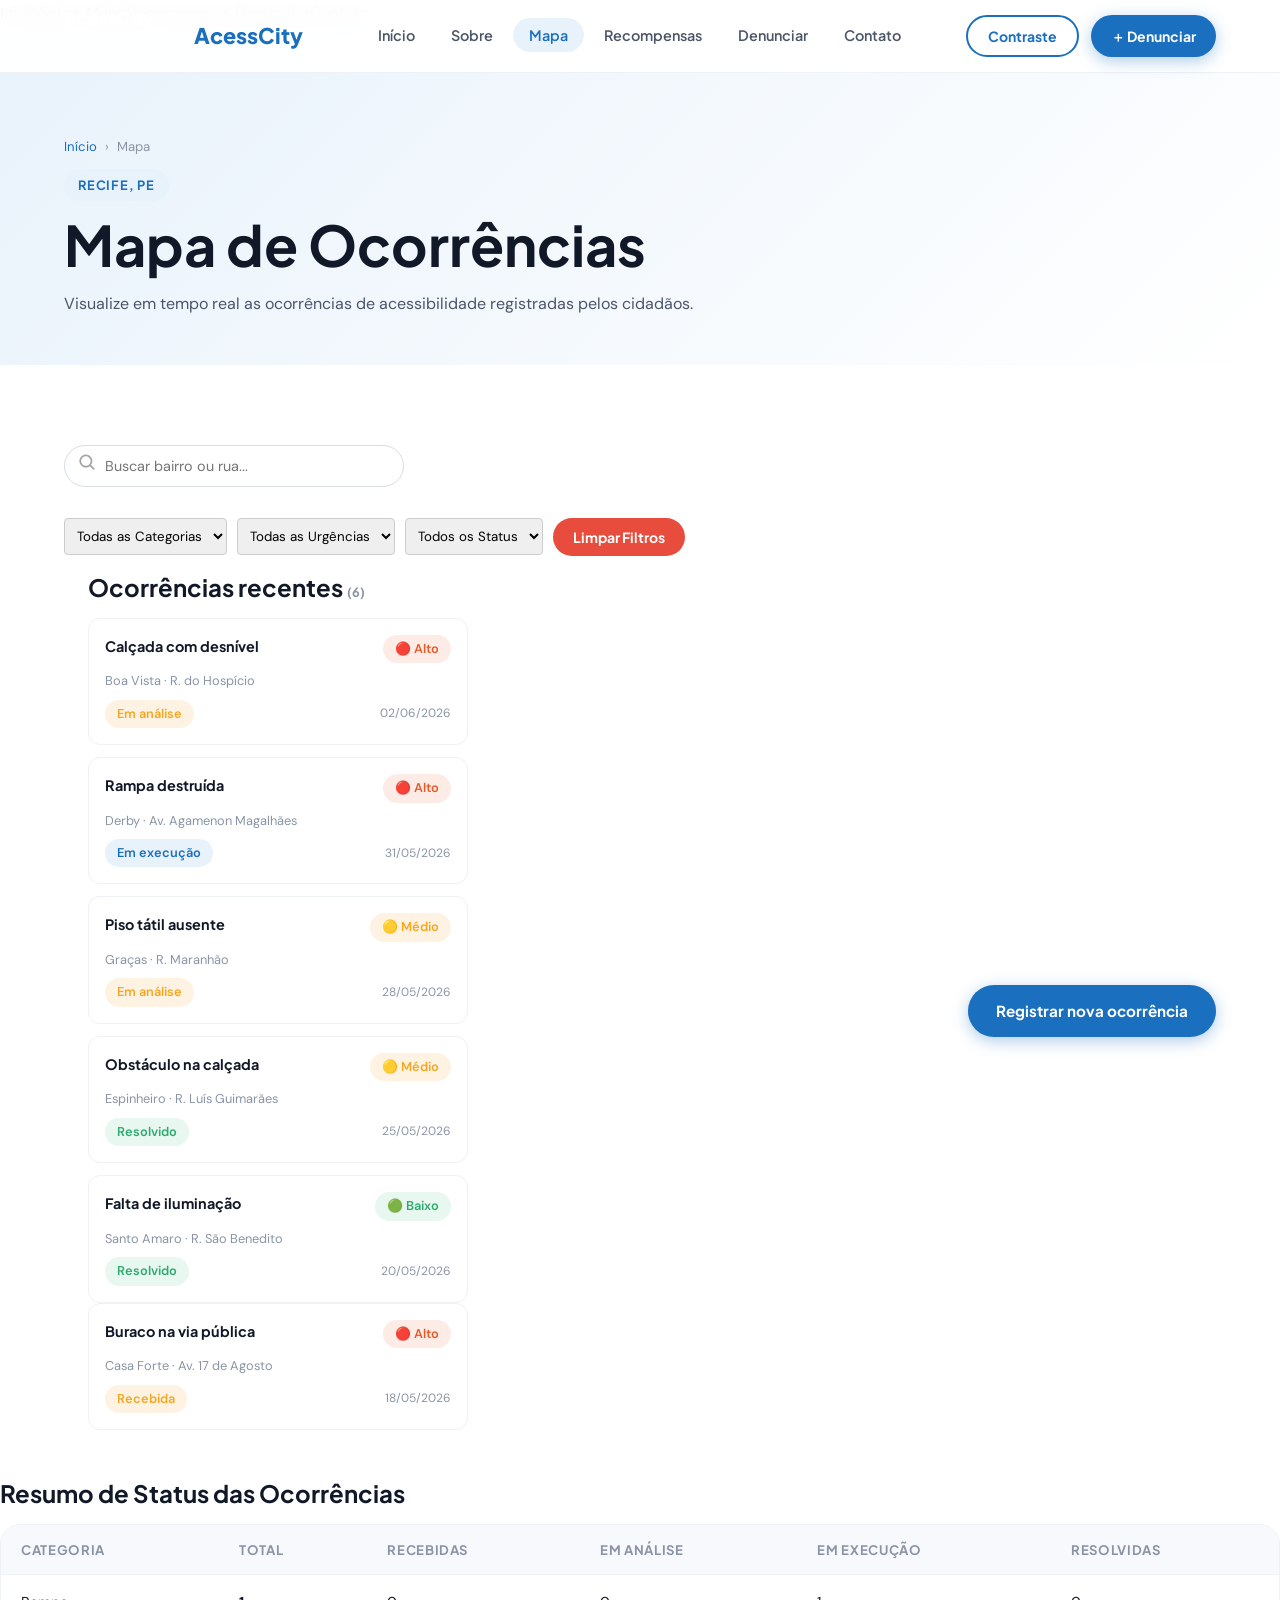
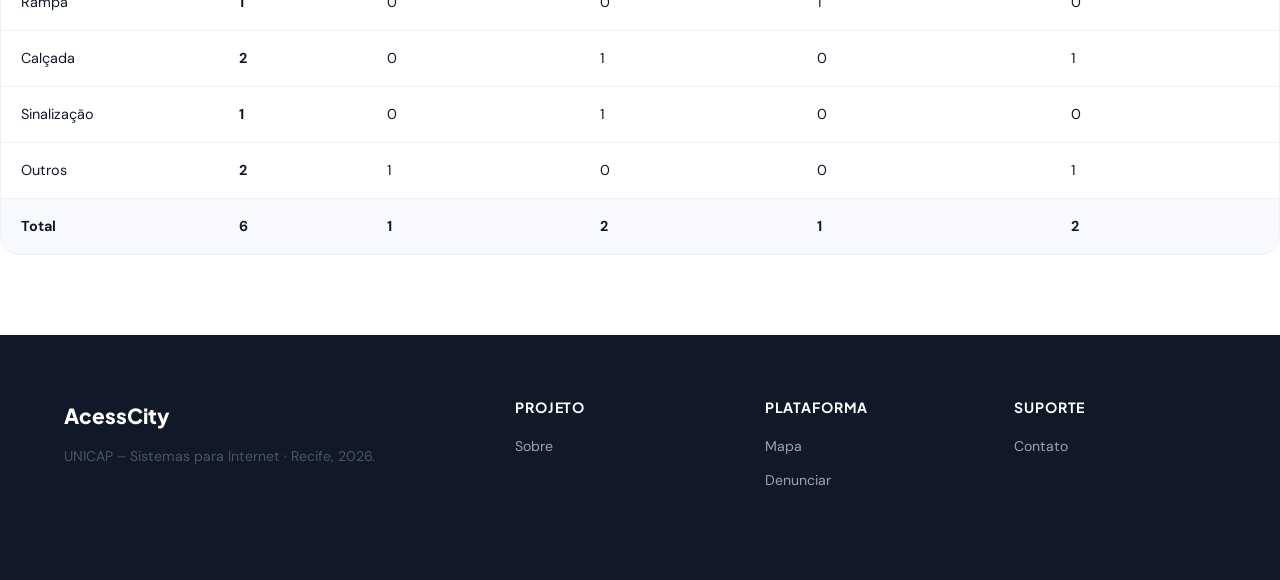
==== commit 393088b2: "Enhance mapa.html with advanced filtering options Added advanced filtering options for occurrences, " ====
--- a/mapa.html
+++ b/mapa.html
@@ -65,15 +65,32 @@
         <span class="search-icon"><svg xmlns="http://www.w3.org/2000/svg" width="18" height="18" fill="#a1a3a5" viewBox="0 0 256 256"><path d="M232.49,215.51,185,168a92.12,92.12,0,1,0-17,17l47.53,47.54a12,12,0,0,0,17-17ZM44,112a68,68,0,1,1,68,68A68.07,68.07,0,0,1,44,112Z"></path></svg></path></svg></span>
         <input type="search" id="search-oc" placeholder="Buscar bairro ou rua..." />
       </div>
-      <div class="filtros">
-        <button class="filtro-btn active" data-filtro="todos">Todos</button>
-        <button class="filtro-btn" data-filtro="rampa">🔵 Rampa</button>
-        <button class="filtro-btn" data-filtro="calcada">🟡 Calçada</button>
-        <button class="filtro-btn" data-filtro="sinalizacao">🟠 Sinalização</button>
-        <button class="filtro-btn" data-filtro="outros">⚫ Outros</button>
-      </div>
-      <a href="denuncia.html" class="btn btn-primary btn-sm">＋ Nova denúncia</a>
-    </div>
+      <div class="filtros-avancados" style="display: flex; gap: 10px; flex-wrap: wrap; align-items: center; width: 100%; margin-top: 15px;">
+  <select id="filtro-categoria" style="padding: 8px; border-radius: 4px; border: 1px solid #ccc;">
+    <option value="">Todas as Categorias</option>
+    <option value="rampa">Rampa</option>
+    <option value="calcada">Calçada</option>
+    <option value="sinalizacao">Sinalização</option>
+    <option value="outros">Outros</option>
+  </select>
+
+  <select id="filtro-urgencia" style="padding: 8px; border-radius: 4px; border: 1px solid #ccc;">
+    <option value="">Todas as Urgências</option>
+    <option value="alto">Alto</option>
+    <option value="medio">Médio</option>
+    <option value="baixo">Baixo</option>
+  </select>
+
+  <select id="filtro-status" style="padding: 8px; border-radius: 4px; border: 1px solid #ccc;">
+    <option value="">Todos os Status</option>
+    <option value="analise">Em análise</option>
+    <option value="execucao">Em execução</option>
+    <option value="resolvido">Resolvido</option>
+    <option value="recebida">Recebida</option>
+  </select>
+
+  <button id="btn-limpar" class="btn btn-secondary btn-sm" style="background-color: #e74c3c; color: white; border: none;">Limpar Filtros</button>
+</div>
 
     <div class="mapa-layout">
 
@@ -206,12 +223,68 @@
 <button class="scroll-top">↑</button>
 <script src="script.js"></script>
 <script>
-  document.getElementById('search-oc')?.addEventListener('input', function () {
-    const q = this.value.toLowerCase();
-    document.querySelectorAll('.ocorrencia-card').forEach(card => {
-      card.style.display = card.textContent.toLowerCase().includes(q) ? 'block' : 'none';
+  <script>
+  const searchInput = document.getElementById('search-oc');
+  const selectCategoria = document.getElementById('filtro-categoria');
+  const selectUrgencia = document.getElementById('filtro-urgencia');
+  const selectStatus = document.getElementById('filtro-status');
+  const btnLimpar = document.getElementById('btn-limpar');
+  const cards = document.querySelectorAll('.ocorrencia-card');
+
+  function filtrarOcorrencias() {
+    const termoBusca = searchInput.value.toLowerCase();
+    const catVal = selectCategoria.value.toLowerCase();
+    const urgVal = selectUrgencia.value.toLowerCase();
+    const statVal = selectStatus.value.toLowerCase();
+
+    cards.forEach(card => {
+      const textoCard = card.textContent.toLowerCase();
+      const categoriaCard = (card.getAttribute('data-categoria') || '').toLowerCase();
+      
+      // Identifica urgência e status com base no texto interno dos badges do card
+      const badges = card.querySelectorAll('.status-badge');
+      let urgenciaCard = '';
+      let statusCard = '';
+      
+      badges.forEach(b => {
+        const txt = b.textContent.toLowerCase();
+        if (txt.includes('alto') || txt.includes('médio') || txt.includes('baixo')) {
+          urgenciaCard = txt;
+        }
+        if (txt.includes('análise') || txt.includes('execução') || txt.includes('resolvido') || txt.includes('recebida')) {
+          statusCard = txt;
+        }
+      });
+
+      // Validação dos critérios combinados
+      const matchBusca = textoCard.includes(termoBusca);
+      const matchCat = !catVal || categoriaCard.includes(catVal);
+      const matchUrg = !urgVal || urgenciaCard.includes(urgVal);
+      const matchStat = !statVal || statusCard.includes(statVal);
+
+      if (matchBusca && matchCat && matchUrg && matchStat) {
+        card.style.display = 'block';
+      } else {
+        card.style.display = 'none';
+      }
     });
+  }
+
+  // Ouvintes de eventos para acionar os filtros dinamicamente
+  searchInput?.addEventListener('input', filtrarOcorrencias);
+  selectCategoria?.addEventListener('change', filtrarOcorrencias);
+  selectUrgencia?.addEventListener('change', filtrarOcorrencias);
+  selectStatus?.addEventListener('change', filtrarOcorrencias);
+
+  // Botão Limpar Filtros
+  btnLimpar?.addEventListener('click', () => {
+    searchInput.value = '';
+    selectCategoria.value = '';
+    selectUrgencia.value = '';
+    selectStatus.value = '';
+    filtrarOcorrencias();
   });
 </script>
+</script>
 </body>
-</html>+</html>
